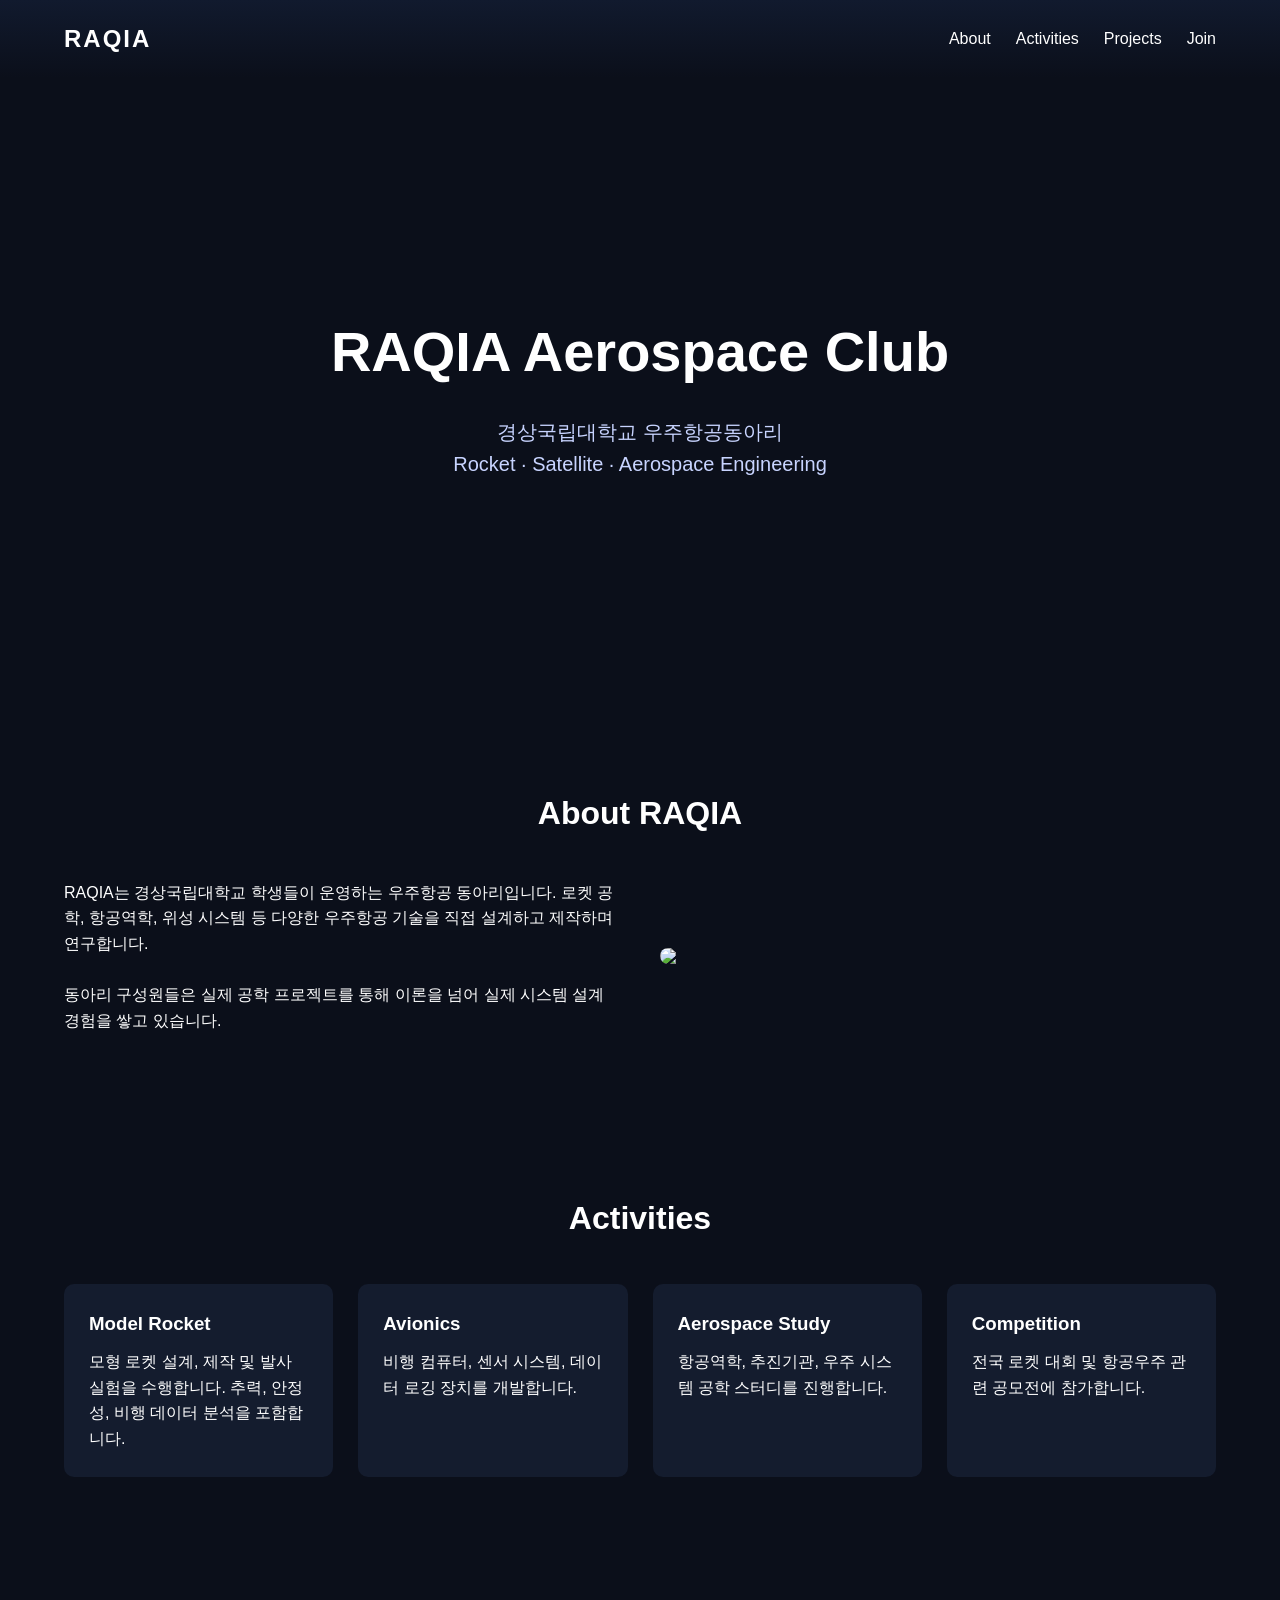
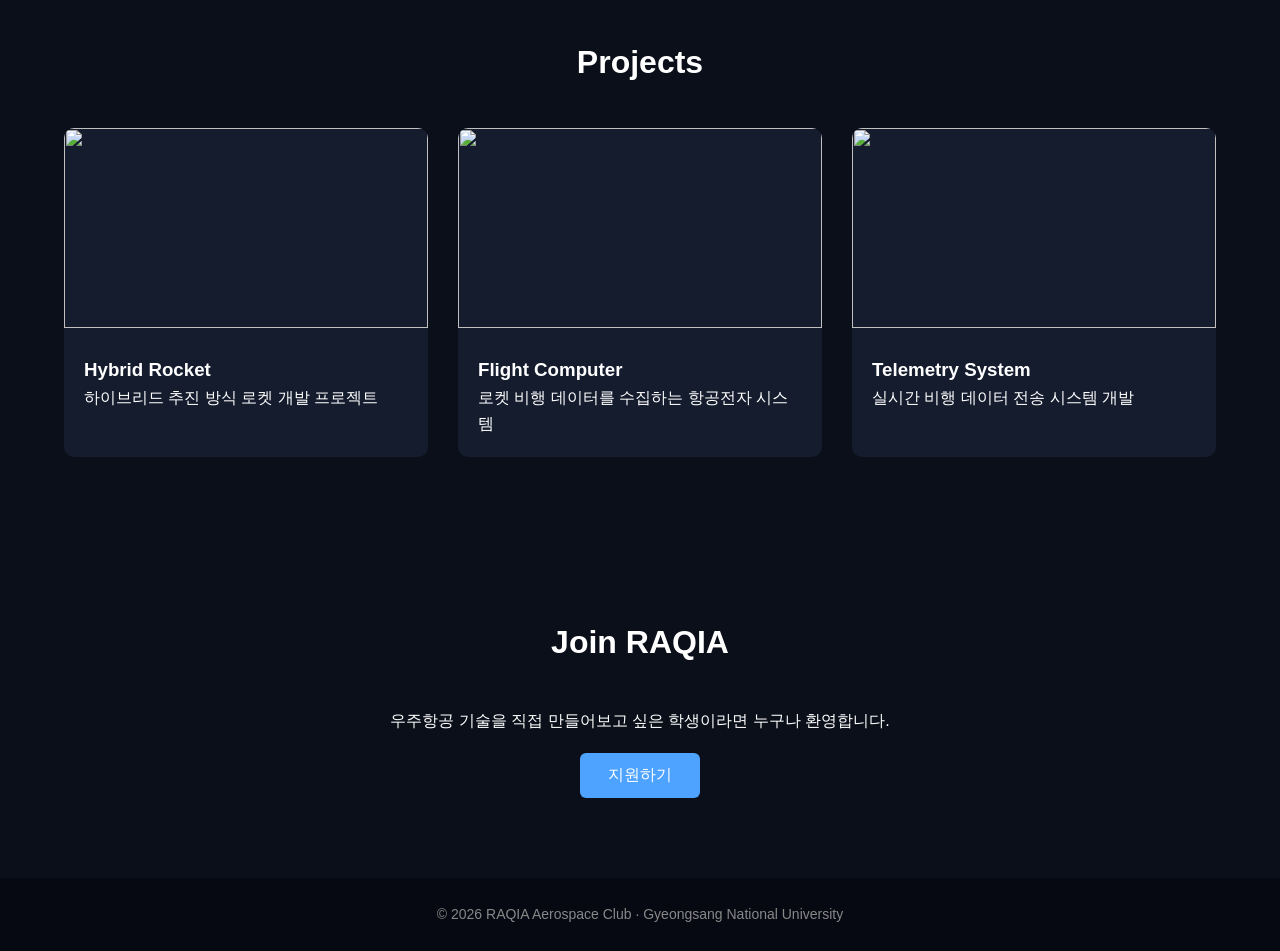
==== index.html @ 6a09b642 "Create index.html for RAQIA Aerospace Club website Initial creation of the index.html file for the R" ====
<!DOCTYPE html> <html lang="ko"> <head> <meta charset="UTF-8"> <meta name="viewport" content="width=device-width, initial-scale=1.0"> <title>RAQIA Aerospace Club</title> <style> *{ margin:0; padding:0; box-sizing:border-box; font-family:Segoe UI, Arial, sans-serif; } body{ background:#0b0f1a; color:white; line-height:1.6; } a{ text-decoration:none; color:white; } .container{ width:90%; max-width:1200px; margin:auto; } header{ background:linear-gradient(180deg,#111a2e,#0b0f1a); padding:20px 0; position:sticky; top:0; z-index:100; } nav{ display:flex; justify-content:space-between; align-items:center; } .logo{ font-size:24px; font-weight:700; letter-spacing:2px; } .nav-links{ display:flex; gap:25px; } .nav-links a:hover{ color:#4da3ff; } .hero{ height:70vh; display:flex; align-items:center; justify-content:center; text-align:center; background: linear-gradient(rgba(11,15,26,0.7),rgba(11,15,26,1)), url("https://images.unsplash.com/photo-1446776811953-b23d57bd21aa"); background-size:cover; background-position:center; } .hero h1{ font-size:56px; margin-bottom:20px; } .hero p{ font-size:20px; color:#c8d4ff; } section{ padding:80px 0; } .section-title{ font-size:32px; margin-bottom:40px; text-align:center; } .about{ display:grid; grid-template-columns:1fr 1fr; gap:40px; align-items:center; } .about img{ width:100%; border-radius:10px; } .activities{ display:grid; grid-template-columns:repeat(auto-fit,minmax(250px,1fr)); gap:25px; } .card{ background:#141c2e; padding:25px; border-radius:10px; transition:0.3s; } .card:hover{ transform:translateY(-5px); background:#1b2740; } .card h3{ margin-bottom:10px; } .projects{ display:grid; grid-template-columns:repeat(auto-fit,minmax(300px,1fr)); gap:30px; } .project-card{ background:#141c2e; border-radius:10px; overflow:hidden; } .project-card img{ width:100%; height:200px; object-fit:cover; } .project-content{ padding:20px; } .join{ text-align:center; } .join button{ margin-top:20px; padding:12px 28px; border:none; background:#4da3ff; color:white; font-size:16px; border-radius:6px; cursor:pointer; } .join button:hover{ background:#2d7dd2; } footer{ background:#060911; text-align:center; padding:25px 0; font-size:14px; color:#888; } @media(max-width:900px){ .about{ grid-template-columns:1fr; } .hero h1{ font-size:40px; } } </style> </head> <body> <header> <div class="container"> <nav> <div class="logo">RAQIA</div> <div class="nav-links"> <a href="#about">About</a> <a href="#activities">Activities</a> <a href="#projects">Projects</a> <a href="#join">Join</a> </div> </nav> </div> </header> <section class="hero"> <div> <h1>RAQIA Aerospace Club</h1> <p>경상국립대학교 우주항공동아리</p> <p>Rocket · Satellite · Aerospace Engineering</p> </div> </section> <section id="about"> <div class="container"> <h2 class="section-title">About RAQIA</h2> <div class="about"> <div> <p> RAQIA는 경상국립대학교 학생들이 운영하는 우주항공 동아리입니다. 로켓 공학, 항공역학, 위성 시스템 등 다양한 우주항공 기술을 직접 설계하고 제작하며 연구합니다. </p> <br> <p> 동아리 구성원들은 실제 공학 프로젝트를 통해 이론을 넘어 실제 시스템 설계 경험을 쌓고 있습니다. </p> </div> <img src="https://images.unsplash.com/photo-1457369804613-52c61a468e7d"> </div> </div> </section> <section id="activities"> <div class="container"> <h2 class="section-title">Activities</h2> <div class="activities"> <div class="card"> <h3>Model Rocket</h3> <p> 모형 로켓 설계, 제작 및 발사 실험을 수행합니다. 추력, 안정성, 비행 데이터 분석을 포함합니다. </p> </div> <div class="card"> <h3>Avionics</h3> <p> 비행 컴퓨터, 센서 시스템, 데이터 로깅 장치를 개발합니다. </p> </div> <div class="card"> <h3>Aerospace Study</h3> <p> 항공역학, 추진기관, 우주 시스템 공학 스터디를 진행합니다. </p> </div> <div class="card"> <h3>Competition</h3> <p> 전국 로켓 대회 및 항공우주 관련 공모전에 참가합니다. </p> </div> </div> </div> </section> <section id="projects"> <div class="container"> <h2 class="section-title">Projects</h2> <div class="projects"> <div class="project-card"> <img src="https://images.unsplash.com/photo-1446776811953-b23d57bd21aa"> <div class="project-content"> <h3>Hybrid Rocket</h3> <p>하이브리드 추진 방식 로켓 개발 프로젝트</p> </div> </div> <div class="project-card"> <img src="https://images.unsplash.com/photo-1451187580459-43490279c0fa"> <div class="project-content"> <h3>Flight Computer</h3> <p>로켓 비행 데이터를 수집하는 항공전자 시스템</p> </div> </div> <div class="project-card"> <img src="https://images.unsplash.com/photo-1445905595283-21f8ae8a33d2"> <div class="project-content"> <h3>Telemetry System</h3> <p>실시간 비행 데이터 전송 시스템 개발</p> </div> </div> </div> </div> </section> <section id="join"> <div class="container"> <h2 class="section-title">Join RAQIA</h2> <div class="join"> <p> 우주항공 기술을 직접 만들어보고 싶은 학생이라면 누구나 환영합니다. </p>

<button>지원하기</button>

</div> </div> </section> <footer> <p>© 2026 RAQIA Aerospace Club · Gyeongsang National University</p> </footer> </body> </html>
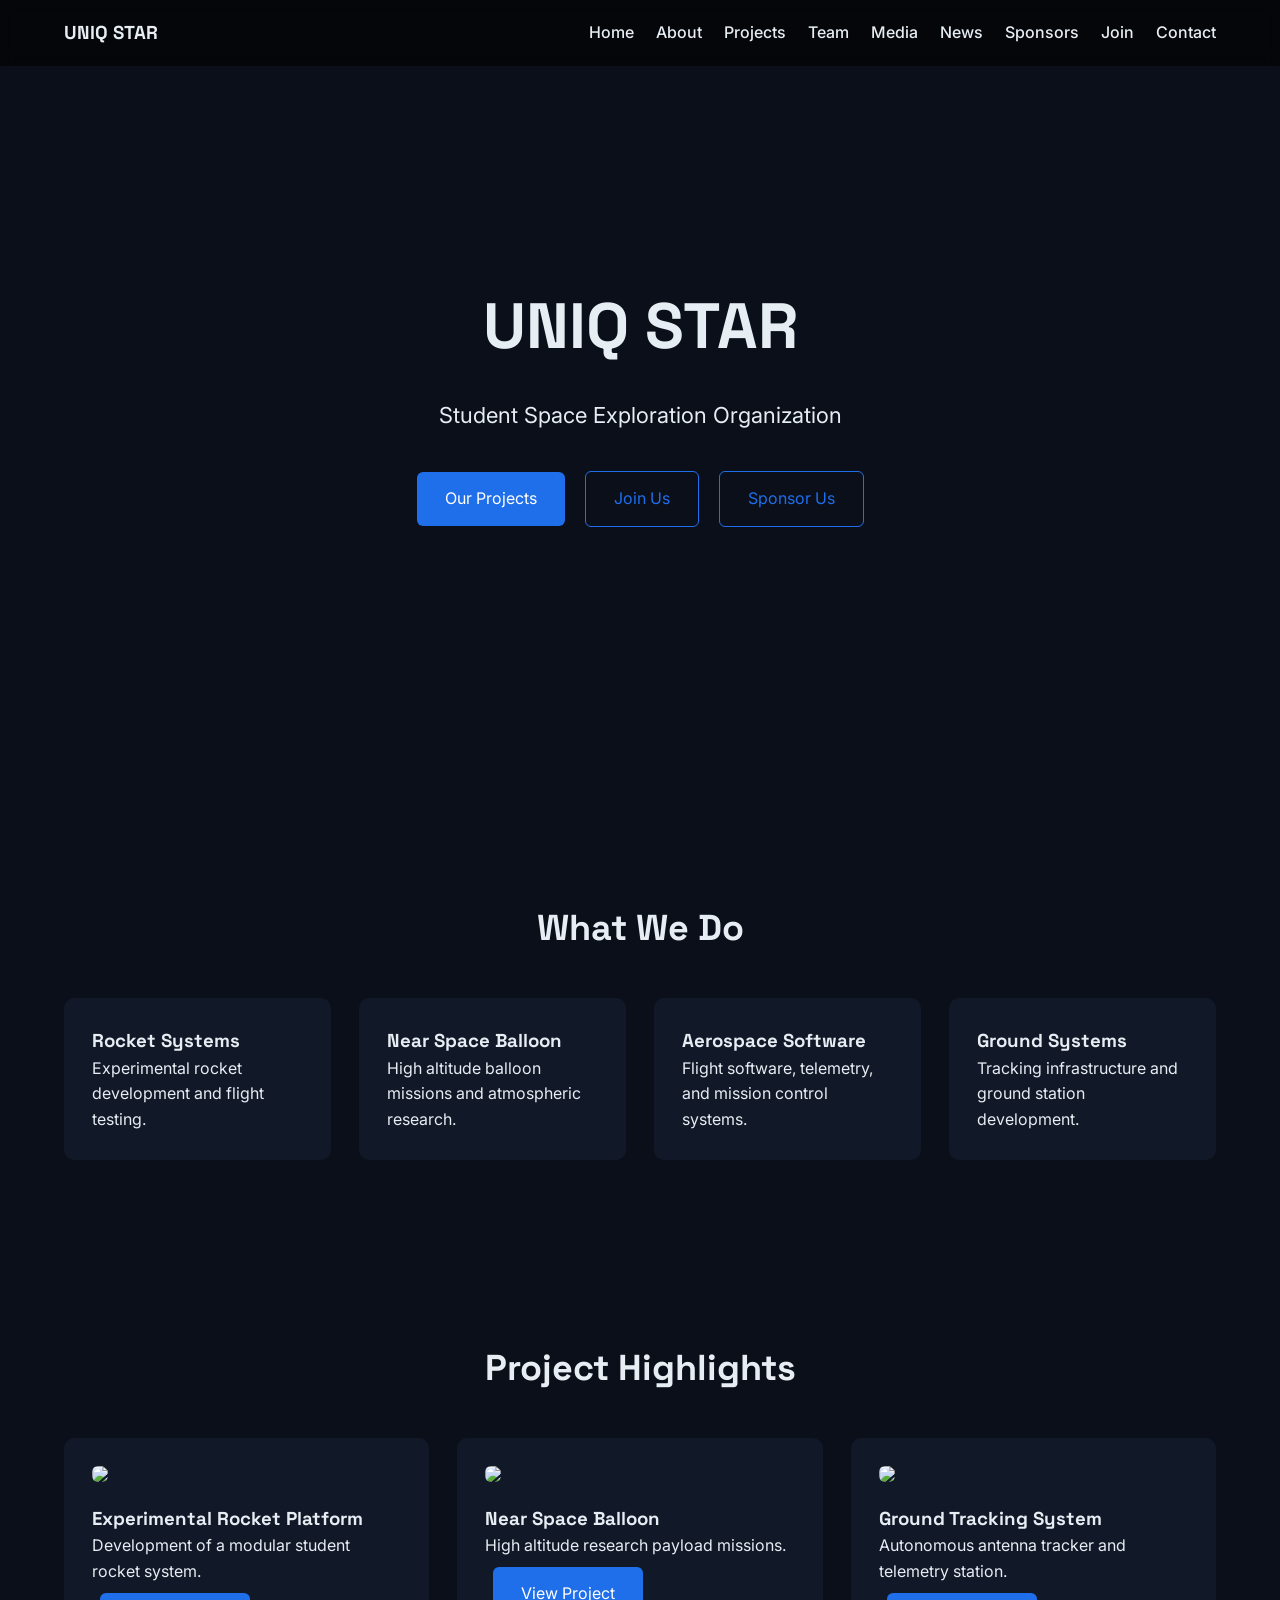
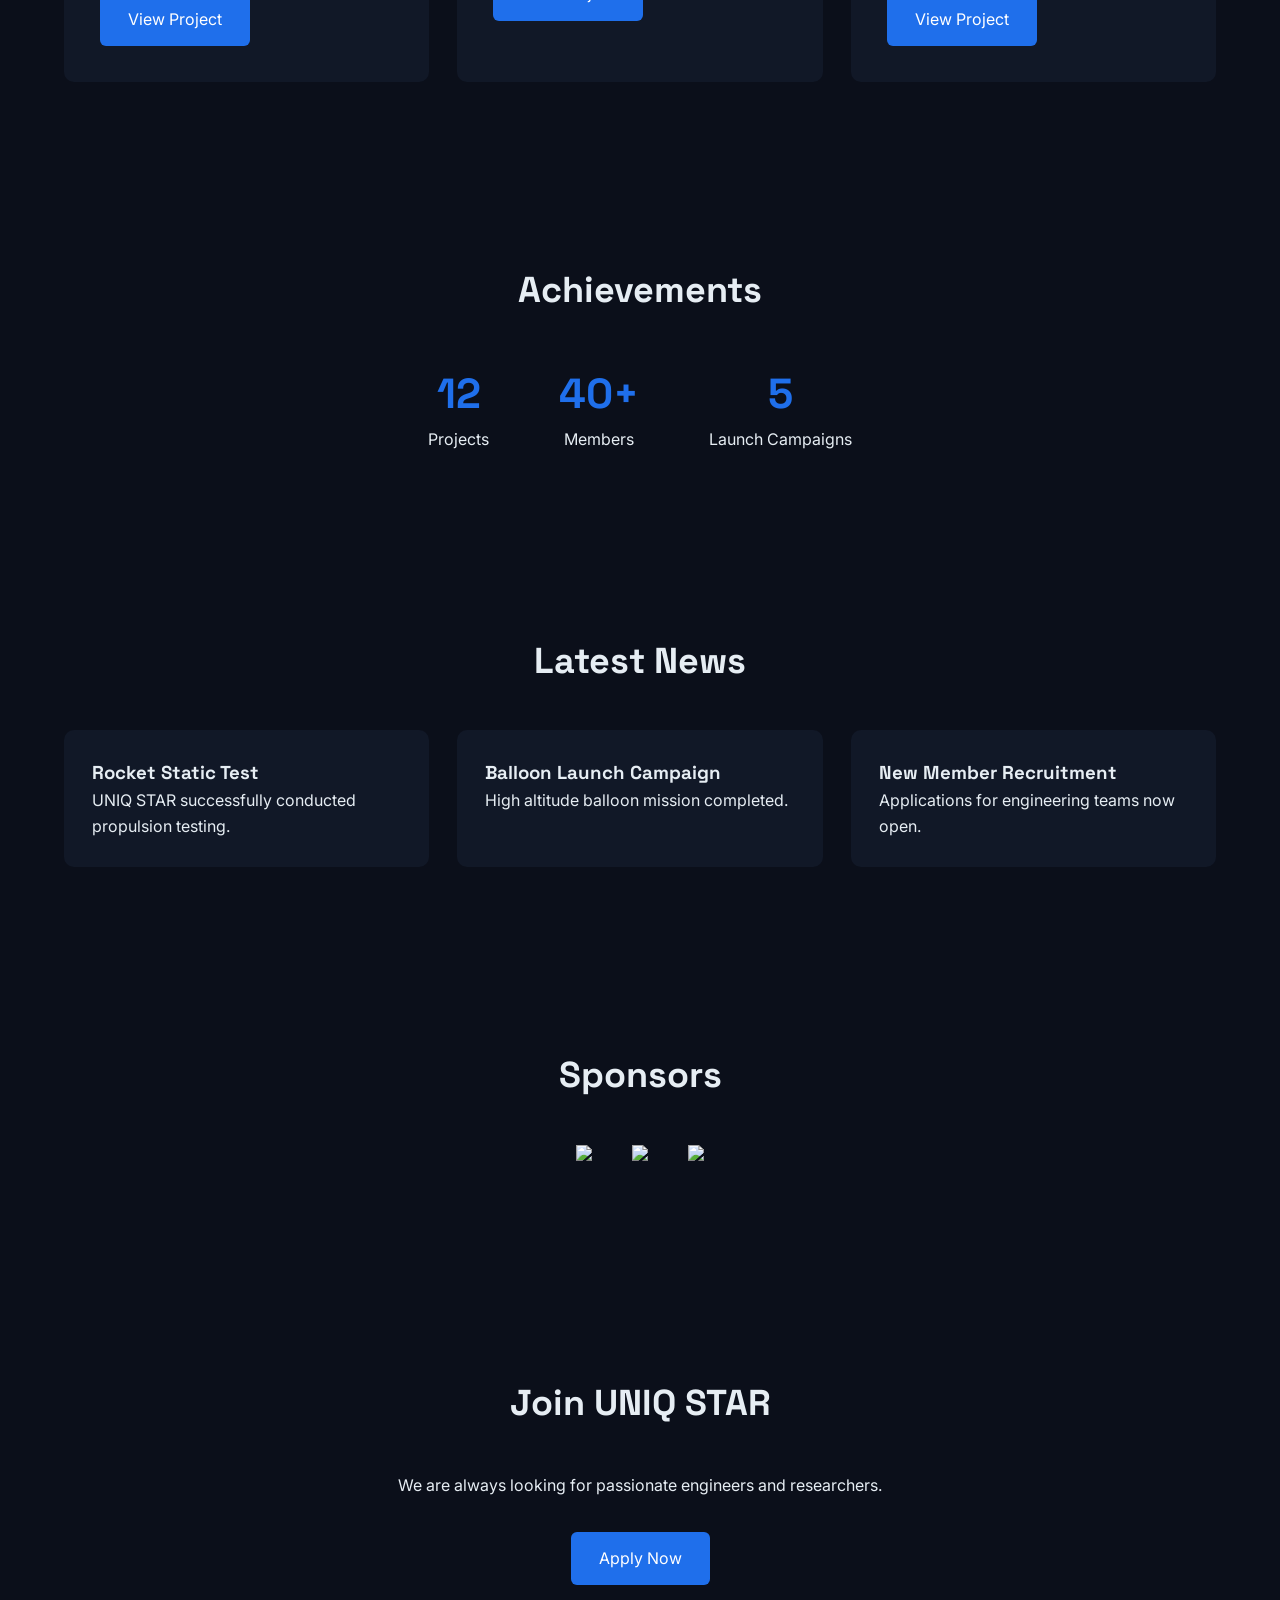
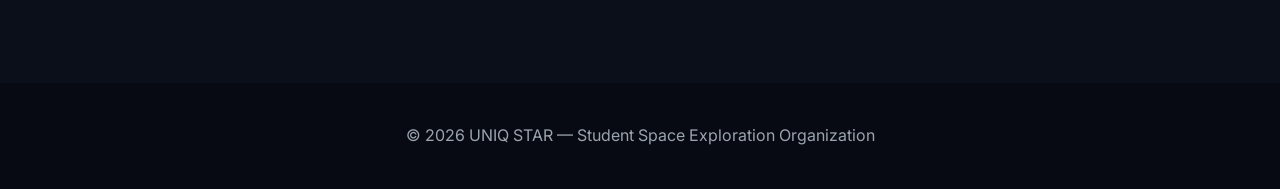
==== commit 021deec6: "Refactor index.html for UNIQ STAR website" ====
--- a/index.html
+++ b/index.html
@@ -1,5 +1,414 @@
-<!DOCTYPE html> <html lang="ko"> <head> <meta charset="UTF-8"> <meta name="viewport" content="width=device-width, initial-scale=1.0"> <title>RAQIA Aerospace Club</title> <style> *{ margin:0; padding:0; box-sizing:border-box; font-family:Segoe UI, Arial, sans-serif; } body{ background:#0b0f1a; color:white; line-height:1.6; } a{ text-decoration:none; color:white; } .container{ width:90%; max-width:1200px; margin:auto; } header{ background:linear-gradient(180deg,#111a2e,#0b0f1a); padding:20px 0; position:sticky; top:0; z-index:100; } nav{ display:flex; justify-content:space-between; align-items:center; } .logo{ font-size:24px; font-weight:700; letter-spacing:2px; } .nav-links{ display:flex; gap:25px; } .nav-links a:hover{ color:#4da3ff; } .hero{ height:70vh; display:flex; align-items:center; justify-content:center; text-align:center; background: linear-gradient(rgba(11,15,26,0.7),rgba(11,15,26,1)), url("https://images.unsplash.com/photo-1446776811953-b23d57bd21aa"); background-size:cover; background-position:center; } .hero h1{ font-size:56px; margin-bottom:20px; } .hero p{ font-size:20px; color:#c8d4ff; } section{ padding:80px 0; } .section-title{ font-size:32px; margin-bottom:40px; text-align:center; } .about{ display:grid; grid-template-columns:1fr 1fr; gap:40px; align-items:center; } .about img{ width:100%; border-radius:10px; } .activities{ display:grid; grid-template-columns:repeat(auto-fit,minmax(250px,1fr)); gap:25px; } .card{ background:#141c2e; padding:25px; border-radius:10px; transition:0.3s; } .card:hover{ transform:translateY(-5px); background:#1b2740; } .card h3{ margin-bottom:10px; } .projects{ display:grid; grid-template-columns:repeat(auto-fit,minmax(300px,1fr)); gap:30px; } .project-card{ background:#141c2e; border-radius:10px; overflow:hidden; } .project-card img{ width:100%; height:200px; object-fit:cover; } .project-content{ padding:20px; } .join{ text-align:center; } .join button{ margin-top:20px; padding:12px 28px; border:none; background:#4da3ff; color:white; font-size:16px; border-radius:6px; cursor:pointer; } .join button:hover{ background:#2d7dd2; } footer{ background:#060911; text-align:center; padding:25px 0; font-size:14px; color:#888; } @media(max-width:900px){ .about{ grid-template-columns:1fr; } .hero h1{ font-size:40px; } } </style> </head> <body> <header> <div class="container"> <nav> <div class="logo">RAQIA</div> <div class="nav-links"> <a href="#about">About</a> <a href="#activities">Activities</a> <a href="#projects">Projects</a> <a href="#join">Join</a> </div> </nav> </div> </header> <section class="hero"> <div> <h1>RAQIA Aerospace Club</h1> <p>경상국립대학교 우주항공동아리</p> <p>Rocket · Satellite · Aerospace Engineering</p> </div> </section> <section id="about"> <div class="container"> <h2 class="section-title">About RAQIA</h2> <div class="about"> <div> <p> RAQIA는 경상국립대학교 학생들이 운영하는 우주항공 동아리입니다. 로켓 공학, 항공역학, 위성 시스템 등 다양한 우주항공 기술을 직접 설계하고 제작하며 연구합니다. </p> <br> <p> 동아리 구성원들은 실제 공학 프로젝트를 통해 이론을 넘어 실제 시스템 설계 경험을 쌓고 있습니다. </p> </div> <img src="https://images.unsplash.com/photo-1457369804613-52c61a468e7d"> </div> </div> </section> <section id="activities"> <div class="container"> <h2 class="section-title">Activities</h2> <div class="activities"> <div class="card"> <h3>Model Rocket</h3> <p> 모형 로켓 설계, 제작 및 발사 실험을 수행합니다. 추력, 안정성, 비행 데이터 분석을 포함합니다. </p> </div> <div class="card"> <h3>Avionics</h3> <p> 비행 컴퓨터, 센서 시스템, 데이터 로깅 장치를 개발합니다. </p> </div> <div class="card"> <h3>Aerospace Study</h3> <p> 항공역학, 추진기관, 우주 시스템 공학 스터디를 진행합니다. </p> </div> <div class="card"> <h3>Competition</h3> <p> 전국 로켓 대회 및 항공우주 관련 공모전에 참가합니다. </p> </div> </div> </div> </section> <section id="projects"> <div class="container"> <h2 class="section-title">Projects</h2> <div class="projects"> <div class="project-card"> <img src="https://images.unsplash.com/photo-1446776811953-b23d57bd21aa"> <div class="project-content"> <h3>Hybrid Rocket</h3> <p>하이브리드 추진 방식 로켓 개발 프로젝트</p> </div> </div> <div class="project-card"> <img src="https://images.unsplash.com/photo-1451187580459-43490279c0fa"> <div class="project-content"> <h3>Flight Computer</h3> <p>로켓 비행 데이터를 수집하는 항공전자 시스템</p> </div> </div> <div class="project-card"> <img src="https://images.unsplash.com/photo-1445905595283-21f8ae8a33d2"> <div class="project-content"> <h3>Telemetry System</h3> <p>실시간 비행 데이터 전송 시스템 개발</p> </div> </div> </div> </div> </section> <section id="join"> <div class="container"> <h2 class="section-title">Join RAQIA</h2> <div class="join"> <p> 우주항공 기술을 직접 만들어보고 싶은 학생이라면 누구나 환영합니다. </p>
-
-<button>지원하기</button>
-
-</div> </div> </section> <footer> <p>© 2026 RAQIA Aerospace Club · Gyeongsang National University</p> </footer> </body> </html>
+<!DOCTYPE html>
+<html lang="en">
+<head>
+<meta charset="UTF-8">
+<meta name="viewport" content="width=device-width, initial-scale=1.0">
+
+<title>UNIQ STAR</title>
+
+<link href="https://fonts.googleapis.com/css2?family=Space+Grotesk:wght@400;600&family=Inter:wght@300;400;500&display=swap" rel="stylesheet">
+
+<style>
+
+:root{
+--space-black:#0B0F1A;
+--deep-navy:#111827;
+--orbital-blue:#1F6FEB;
+--text-light:#E6EDF3;
+}
+
+*{
+margin:0;
+padding:0;
+box-sizing:border-box;
+}
+
+body{
+background:var(--space-black);
+color:var(--text-light);
+font-family:Inter;
+line-height:1.6;
+}
+
+h1,h2,h3{
+font-family:"Space Grotesk";
+}
+
+.container{
+width:90%;
+max-width:1200px;
+margin:auto;
+}
+
+nav{
+background:rgba(0,0,0,0.6);
+position:fixed;
+width:100%;
+top:0;
+z-index:100;
+backdrop-filter:blur(6px);
+}
+
+nav .container{
+display:flex;
+justify-content:space-between;
+align-items:center;
+padding:18px 0;
+}
+
+nav ul{
+display:flex;
+gap:22px;
+list-style:none;
+}
+
+nav a{
+text-decoration:none;
+color:var(--text-light);
+font-weight:500;
+}
+
+.hero{
+height:90vh;
+background:url("images/rocket.jpg") center/cover no-repeat;
+display:flex;
+align-items:center;
+text-align:center;
+}
+
+.hero-content{
+width:100%;
+}
+
+.hero h1{
+font-size:64px;
+margin-bottom:20px;
+}
+
+.hero p{
+font-size:22px;
+margin-bottom:30px;
+}
+
+.button{
+padding:14px 28px;
+border-radius:6px;
+text-decoration:none;
+margin:8px;
+display:inline-block;
+}
+
+.primary{
+background:var(--orbital-blue);
+color:white;
+}
+
+.secondary{
+border:1px solid var(--orbital-blue);
+color:var(--orbital-blue);
+}
+
+.section{
+padding:90px 0;
+}
+
+.section-title{
+font-size:36px;
+margin-bottom:40px;
+text-align:center;
+}
+
+.grid{
+display:grid;
+gap:28px;
+}
+
+.grid-4{
+grid-template-columns:repeat(auto-fit,minmax(220px,1fr));
+}
+
+.grid-3{
+grid-template-columns:repeat(auto-fit,minmax(260px,1fr));
+}
+
+.card{
+background:var(--deep-navy);
+padding:28px;
+border-radius:10px;
+transition:0.25s;
+}
+
+.card:hover{
+transform:translateY(-5px);
+}
+
+.card img{
+width:100%;
+border-radius:6px;
+margin-bottom:14px;
+}
+
+.stats{
+display:flex;
+justify-content:center;
+gap:70px;
+text-align:center;
+}
+
+.stat h3{
+font-size:42px;
+color:var(--orbital-blue);
+}
+
+.sponsors{
+display:flex;
+flex-wrap:wrap;
+justify-content:center;
+gap:40px;
+}
+
+footer{
+background:#070A12;
+padding:40px;
+text-align:center;
+color:#9BA4AE;
+}
+
+@media(max-width:700px){
+
+.hero h1{
+font-size:42px;
+}
+
+.stats{
+flex-direction:column;
+gap:30px;
+}
+
+}
+
+</style>
+</head>
+
+<body>
+
+<nav>
+<div class="container">
+
+<h3>UNIQ STAR</h3>
+
+<ul>
+<li><a href="#">Home</a></li>
+<li><a href="#">About</a></li>
+<li><a href="#">Projects</a></li>
+<li><a href="#">Team</a></li>
+<li><a href="#">Media</a></li>
+<li><a href="#">News</a></li>
+<li><a href="#">Sponsors</a></li>
+<li><a href="#">Join</a></li>
+<li><a href="#">Contact</a></li>
+</ul>
+
+</div>
+</nav>
+
+<section class="hero">
+
+<div class="hero-content">
+
+<h1>UNIQ STAR</h1>
+
+<p>Student Space Exploration Organization</p>
+
+<a class="button primary">Our Projects</a>
+<a class="button secondary">Join Us</a>
+<a class="button secondary">Sponsor Us</a>
+
+</div>
+
+</section>
+
+<section class="section">
+
+<div class="container">
+
+<h2 class="section-title">What We Do</h2>
+
+<div class="grid grid-4">
+
+<div class="card">
+<h3>Rocket Systems</h3>
+<p>Experimental rocket development and flight testing.</p>
+</div>
+
+<div class="card">
+<h3>Near Space Balloon</h3>
+<p>High altitude balloon missions and atmospheric research.</p>
+</div>
+
+<div class="card">
+<h3>Aerospace Software</h3>
+<p>Flight software, telemetry, and mission control systems.</p>
+</div>
+
+<div class="card">
+<h3>Ground Systems</h3>
+<p>Tracking infrastructure and ground station development.</p>
+</div>
+
+</div>
+
+</div>
+
+</section>
+
+<section class="section">
+
+<div class="container">
+
+<h2 class="section-title">Project Highlights</h2>
+
+<div class="grid grid-3">
+
+<div class="card">
+
+<img src="images/rocket_project.jpg">
+
+<h3>Experimental Rocket Platform</h3>
+
+<p>Development of a modular student rocket system.</p>
+
+<a class="button primary">View Project</a>
+
+</div>
+
+<div class="card">
+
+<img src="images/balloon.jpg">
+
+<h3>Near Space Balloon</h3>
+
+<p>High altitude research payload missions.</p>
+
+<a class="button primary">View Project</a>
+
+</div>
+
+<div class="card">
+
+<img src="images/groundstation.jpg">
+
+<h3>Ground Tracking System</h3>
+
+<p>Autonomous antenna tracker and telemetry station.</p>
+
+<a class="button primary">View Project</a>
+
+</div>
+
+</div>
+
+</div>
+
+</section>
+
+<section class="section">
+
+<div class="container">
+
+<h2 class="section-title">Achievements</h2>
+
+<div class="stats">
+
+<div class="stat">
+<h3>12</h3>
+<p>Projects</p>
+</div>
+
+<div class="stat">
+<h3>40+</h3>
+<p>Members</p>
+</div>
+
+<div class="stat">
+<h3>5</h3>
+<p>Launch Campaigns</p>
+</div>
+
+</div>
+
+</div>
+
+</section>
+
+<section class="section">
+
+<div class="container">
+
+<h2 class="section-title">Latest News</h2>
+
+<div class="grid grid-3">
+
+<div class="card">
+<h3>Rocket Static Test</h3>
+<p>UNIQ STAR successfully conducted propulsion testing.</p>
+</div>
+
+<div class="card">
+<h3>Balloon Launch Campaign</h3>
+<p>High altitude balloon mission completed.</p>
+</div>
+
+<div class="card">
+<h3>New Member Recruitment</h3>
+<p>Applications for engineering teams now open.</p>
+</div>
+
+</div>
+
+</div>
+
+</section>
+
+<section class="section">
+
+<div class="container">
+
+<h2 class="section-title">Sponsors</h2>
+
+<div class="sponsors">
+
+<img src="images/sponsor1.png" height="50">
+<img src="images/sponsor2.png" height="50">
+<img src="images/sponsor3.png" height="50">
+
+</div>
+
+</div>
+
+</section>
+
+<section class="section">
+
+<div class="container" style="text-align:center">
+
+<h2 class="section-title">Join UNIQ STAR</h2>
+
+<p>We are always looking for passionate engineers and researchers.</p>
+
+<br>
+
+<a class="button primary">Apply Now</a>
+
+</div>
+
+</section>
+
+<footer>
+
+<p>© 2026 UNIQ STAR — Student Space Exploration Organization</p>
+
+</footer>
+
+</body>
+</html>
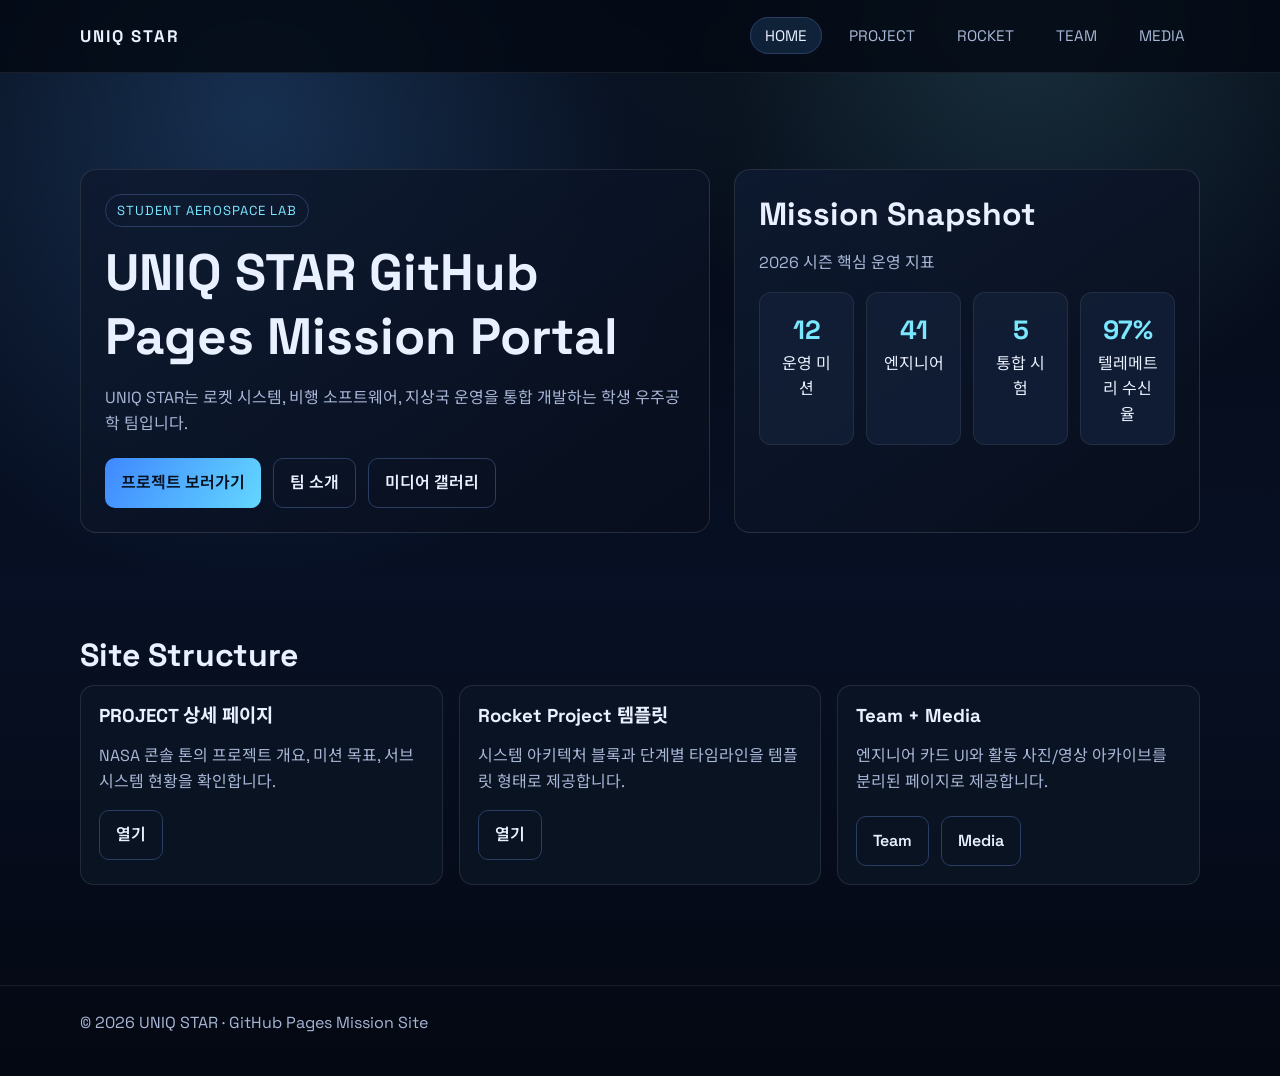
==== commit 84b1962c: "web 1" ====
--- a/index.html
+++ b/index.html
@@ -1,414 +1,87 @@
-<!DOCTYPE html>
-<html lang="en">
+﻿<!DOCTYPE html>
+<html lang="ko">
 <head>
-<meta charset="UTF-8">
-<meta name="viewport" content="width=device-width, initial-scale=1.0">
+  <meta charset="UTF-8" />
+  <meta name="viewport" content="width=device-width, initial-scale=1.0" />
+  <title>UNIQ STAR | Aerospace Engineering Team</title>
+  <meta name="description" content="UNIQ STAR 공식 GitHub Pages - 프로젝트, 팀, 미디어 아카이브" />
+  <link rel="preconnect" href="https://fonts.googleapis.com" />
+  <link rel="preconnect" href="https://fonts.gstatic.com" crossorigin />
+  <link href="https://fonts.googleapis.com/css2?family=Noto+Sans+KR:wght@400;500;700&family=Space+Grotesk:wght@400;600;700&display=swap" rel="stylesheet" />
+  <link rel="stylesheet" href="styles.css" />
+</head>
+<body>
+  <header class="site-header">
+    <div class="container nav-wrap">
+      <a class="brand" href="index.html">UNIQ STAR</a>
+      <nav>
+        <ul>
+          <li><a class="active" href="index.html">HOME</a></li>
+          <li><a href="project.html">PROJECT</a></li>
+          <li><a href="rocket-project.html">ROCKET</a></li>
+          <li><a href="team.html">TEAM</a></li>
+          <li><a href="media.html">MEDIA</a></li>
+        </ul>
+      </nav>
+    </div>
+  </header>
 
-<title>UNIQ STAR</title>
+  <main>
+    <section class="hero">
+      <div class="container hero-grid">
+        <article class="hero-panel">
+          <span class="kicker">STUDENT AEROSPACE LAB</span>
+          <h1>UNIQ STAR GitHub Pages Mission Portal</h1>
+          <p class="muted">UNIQ STAR는 로켓 시스템, 비행 소프트웨어, 지상국 운영을 통합 개발하는 학생 우주공학 팀입니다.</p>
+          <div class="actions">
+            <a class="btn primary" href="project.html">프로젝트 보러가기</a>
+            <a class="btn" href="team.html">팀 소개</a>
+            <a class="btn" href="media.html">미디어 갤러리</a>
+          </div>
+        </article>
 
-<link href="https://fonts.googleapis.com/css2?family=Space+Grotesk:wght@400;600&family=Inter:wght@300;400;500&display=swap" rel="stylesheet">
+        <aside class="panel">
+          <h2>Mission Snapshot</h2>
+          <p class="muted">2026 시즌 핵심 운영 지표</p>
+          <div class="stat-row">
+            <div class="stat"><strong>12</strong>운영 미션</div>
+            <div class="stat"><strong>41</strong>엔지니어</div>
+            <div class="stat"><strong>5</strong>통합 시험</div>
+            <div class="stat"><strong>97%</strong>텔레메트리 수신율</div>
+          </div>
+        </aside>
+      </div>
+    </section>
 
-<style>
+    <section class="section">
+      <div class="container">
+        <h2>Site Structure</h2>
+        <div class="grid grid-3">
+          <article class="card">
+            <h3>PROJECT 상세 페이지</h3>
+            <p class="muted">NASA 콘솔 톤의 프로젝트 개요, 미션 목표, 서브시스템 현황을 확인합니다.</p>
+            <a class="btn" href="project.html">열기</a>
+          </article>
+          <article class="card">
+            <h3>Rocket Project 템플릿</h3>
+            <p class="muted">시스템 아키텍처 블록과 단계별 타임라인을 템플릿 형태로 제공합니다.</p>
+            <a class="btn" href="rocket-project.html">열기</a>
+          </article>
+          <article class="card">
+            <h3>Team + Media</h3>
+            <p class="muted">엔지니어 카드 UI와 활동 사진/영상 아카이브를 분리된 페이지로 제공합니다.</p>
+            <div class="actions">
+              <a class="btn" href="team.html">Team</a>
+              <a class="btn" href="media.html">Media</a>
+            </div>
+          </article>
+        </div>
+      </div>
+    </section>
+  </main>
 
-:root{
---space-black:#0B0F1A;
---deep-navy:#111827;
---orbital-blue:#1F6FEB;
---text-light:#E6EDF3;
-}
-
-*{
-margin:0;
-padding:0;
-box-sizing:border-box;
-}
-
-body{
-background:var(--space-black);
-color:var(--text-light);
-font-family:Inter;
-line-height:1.6;
-}
-
-h1,h2,h3{
-font-family:"Space Grotesk";
-}
-
-.container{
-width:90%;
-max-width:1200px;
-margin:auto;
-}
-
-nav{
-background:rgba(0,0,0,0.6);
-position:fixed;
-width:100%;
-top:0;
-z-index:100;
-backdrop-filter:blur(6px);
-}
-
-nav .container{
-display:flex;
-justify-content:space-between;
-align-items:center;
-padding:18px 0;
-}
-
-nav ul{
-display:flex;
-gap:22px;
-list-style:none;
-}
-
-nav a{
-text-decoration:none;
-color:var(--text-light);
-font-weight:500;
-}
-
-.hero{
-height:90vh;
-background:url("images/rocket.jpg") center/cover no-repeat;
-display:flex;
-align-items:center;
-text-align:center;
-}
-
-.hero-content{
-width:100%;
-}
-
-.hero h1{
-font-size:64px;
-margin-bottom:20px;
-}
-
-.hero p{
-font-size:22px;
-margin-bottom:30px;
-}
-
-.button{
-padding:14px 28px;
-border-radius:6px;
-text-decoration:none;
-margin:8px;
-display:inline-block;
-}
-
-.primary{
-background:var(--orbital-blue);
-color:white;
-}
-
-.secondary{
-border:1px solid var(--orbital-blue);
-color:var(--orbital-blue);
-}
-
-.section{
-padding:90px 0;
-}
-
-.section-title{
-font-size:36px;
-margin-bottom:40px;
-text-align:center;
-}
-
-.grid{
-display:grid;
-gap:28px;
-}
-
-.grid-4{
-grid-template-columns:repeat(auto-fit,minmax(220px,1fr));
-}
-
-.grid-3{
-grid-template-columns:repeat(auto-fit,minmax(260px,1fr));
-}
-
-.card{
-background:var(--deep-navy);
-padding:28px;
-border-radius:10px;
-transition:0.25s;
-}
-
-.card:hover{
-transform:translateY(-5px);
-}
-
-.card img{
-width:100%;
-border-radius:6px;
-margin-bottom:14px;
-}
-
-.stats{
-display:flex;
-justify-content:center;
-gap:70px;
-text-align:center;
-}
-
-.stat h3{
-font-size:42px;
-color:var(--orbital-blue);
-}
-
-.sponsors{
-display:flex;
-flex-wrap:wrap;
-justify-content:center;
-gap:40px;
-}
-
-footer{
-background:#070A12;
-padding:40px;
-text-align:center;
-color:#9BA4AE;
-}
-
-@media(max-width:700px){
-
-.hero h1{
-font-size:42px;
-}
-
-.stats{
-flex-direction:column;
-gap:30px;
-}
-
-}
-
-</style>
-</head>
-
-<body>
-
-<nav>
-<div class="container">
-
-<h3>UNIQ STAR</h3>
-
-<ul>
-<li><a href="#">Home</a></li>
-<li><a href="#">About</a></li>
-<li><a href="#">Projects</a></li>
-<li><a href="#">Team</a></li>
-<li><a href="#">Media</a></li>
-<li><a href="#">News</a></li>
-<li><a href="#">Sponsors</a></li>
-<li><a href="#">Join</a></li>
-<li><a href="#">Contact</a></li>
-</ul>
-
-</div>
-</nav>
-
-<section class="hero">
-
-<div class="hero-content">
-
-<h1>UNIQ STAR</h1>
-
-<p>Student Space Exploration Organization</p>
-
-<a class="button primary">Our Projects</a>
-<a class="button secondary">Join Us</a>
-<a class="button secondary">Sponsor Us</a>
-
-</div>
-
-</section>
-
-<section class="section">
-
-<div class="container">
-
-<h2 class="section-title">What We Do</h2>
-
-<div class="grid grid-4">
-
-<div class="card">
-<h3>Rocket Systems</h3>
-<p>Experimental rocket development and flight testing.</p>
-</div>
-
-<div class="card">
-<h3>Near Space Balloon</h3>
-<p>High altitude balloon missions and atmospheric research.</p>
-</div>
-
-<div class="card">
-<h3>Aerospace Software</h3>
-<p>Flight software, telemetry, and mission control systems.</p>
-</div>
-
-<div class="card">
-<h3>Ground Systems</h3>
-<p>Tracking infrastructure and ground station development.</p>
-</div>
-
-</div>
-
-</div>
-
-</section>
-
-<section class="section">
-
-<div class="container">
-
-<h2 class="section-title">Project Highlights</h2>
-
-<div class="grid grid-3">
-
-<div class="card">
-
-<img src="images/rocket_project.jpg">
-
-<h3>Experimental Rocket Platform</h3>
-
-<p>Development of a modular student rocket system.</p>
-
-<a class="button primary">View Project</a>
-
-</div>
-
-<div class="card">
-
-<img src="images/balloon.jpg">
-
-<h3>Near Space Balloon</h3>
-
-<p>High altitude research payload missions.</p>
-
-<a class="button primary">View Project</a>
-
-</div>
-
-<div class="card">
-
-<img src="images/groundstation.jpg">
-
-<h3>Ground Tracking System</h3>
-
-<p>Autonomous antenna tracker and telemetry station.</p>
-
-<a class="button primary">View Project</a>
-
-</div>
-
-</div>
-
-</div>
-
-</section>
-
-<section class="section">
-
-<div class="container">
-
-<h2 class="section-title">Achievements</h2>
-
-<div class="stats">
-
-<div class="stat">
-<h3>12</h3>
-<p>Projects</p>
-</div>
-
-<div class="stat">
-<h3>40+</h3>
-<p>Members</p>
-</div>
-
-<div class="stat">
-<h3>5</h3>
-<p>Launch Campaigns</p>
-</div>
-
-</div>
-
-</div>
-
-</section>
-
-<section class="section">
-
-<div class="container">
-
-<h2 class="section-title">Latest News</h2>
-
-<div class="grid grid-3">
-
-<div class="card">
-<h3>Rocket Static Test</h3>
-<p>UNIQ STAR successfully conducted propulsion testing.</p>
-</div>
-
-<div class="card">
-<h3>Balloon Launch Campaign</h3>
-<p>High altitude balloon mission completed.</p>
-</div>
-
-<div class="card">
-<h3>New Member Recruitment</h3>
-<p>Applications for engineering teams now open.</p>
-</div>
-
-</div>
-
-</div>
-
-</section>
-
-<section class="section">
-
-<div class="container">
-
-<h2 class="section-title">Sponsors</h2>
-
-<div class="sponsors">
-
-<img src="images/sponsor1.png" height="50">
-<img src="images/sponsor2.png" height="50">
-<img src="images/sponsor3.png" height="50">
-
-</div>
-
-</div>
-
-</section>
-
-<section class="section">
-
-<div class="container" style="text-align:center">
-
-<h2 class="section-title">Join UNIQ STAR</h2>
-
-<p>We are always looking for passionate engineers and researchers.</p>
-
-<br>
-
-<a class="button primary">Apply Now</a>
-
-</div>
-
-</section>
-
-<footer>
-
-<p>© 2026 UNIQ STAR — Student Space Exploration Organization</p>
-
-</footer>
-
+  <footer class="site-footer">
+    <div class="container">© 2026 UNIQ STAR · GitHub Pages Mission Site</div>
+  </footer>
 </body>
 </html>
--- a/styles.css
+++ b/styles.css
@@ -0,0 +1,293 @@
+﻿:root {
+  --bg: #060b16;
+  --bg-soft: #0d1527;
+  --panel: #111c33;
+  --line: #2a3d63;
+  --text: #e9f0ff;
+  --muted: #a8b6d6;
+  --accent: #4ea1ff;
+  --accent-2: #7ae7ff;
+  --ok: #72e3a5;
+}
+
+* {
+  box-sizing: border-box;
+}
+
+html, body {
+  margin: 0;
+  padding: 0;
+}
+
+body {
+  font-family: "Space Grotesk", "Noto Sans KR", sans-serif;
+  color: var(--text);
+  background:
+    radial-gradient(circle at 20% 10%, rgba(78, 161, 255, 0.25), transparent 34%),
+    radial-gradient(circle at 80% 0%, rgba(122, 231, 255, 0.18), transparent 28%),
+    linear-gradient(180deg, #040812 0%, #071024 55%, #040812 100%);
+  line-height: 1.6;
+}
+
+a {
+  color: inherit;
+  text-decoration: none;
+}
+
+.container {
+  width: min(1120px, 92%);
+  margin: 0 auto;
+}
+
+.site-header {
+  position: sticky;
+  top: 0;
+  z-index: 50;
+  background: rgba(4, 10, 20, 0.85);
+  backdrop-filter: blur(8px);
+  border-bottom: 1px solid rgba(255, 255, 255, 0.08);
+}
+
+.nav-wrap {
+  min-height: 72px;
+  display: flex;
+  align-items: center;
+  justify-content: space-between;
+  gap: 20px;
+}
+
+.brand {
+  font-weight: 700;
+  letter-spacing: 0.12em;
+  font-size: 1.05rem;
+}
+
+nav ul {
+  list-style: none;
+  margin: 0;
+  padding: 0;
+  display: flex;
+  gap: 12px;
+  flex-wrap: wrap;
+  justify-content: flex-end;
+}
+
+nav a {
+  font-size: 0.95rem;
+  color: var(--muted);
+  border: 1px solid transparent;
+  border-radius: 999px;
+  padding: 8px 14px;
+  transition: all 0.2s ease;
+}
+
+nav a:hover,
+nav a.active {
+  color: var(--text);
+  border-color: var(--line);
+  background: rgba(78, 161, 255, 0.15);
+}
+
+.hero {
+  padding: 96px 0 80px;
+}
+
+.hero-grid {
+  display: grid;
+  grid-template-columns: 1.15fr 0.85fr;
+  gap: 24px;
+}
+
+.hero-panel,
+.panel {
+  background: linear-gradient(145deg, rgba(14, 26, 48, 0.92), rgba(8, 14, 28, 0.9));
+  border: 1px solid rgba(255, 255, 255, 0.11);
+  border-radius: 16px;
+  padding: 24px;
+}
+
+.kicker {
+  display: inline-flex;
+  border: 1px solid var(--line);
+  color: var(--accent-2);
+  border-radius: 999px;
+  padding: 5px 11px;
+  font-size: 0.82rem;
+  letter-spacing: 0.08em;
+}
+
+h1, h2, h3 {
+  margin: 0 0 10px;
+  line-height: 1.25;
+}
+
+h1 {
+  font-size: clamp(2rem, 5vw, 3.2rem);
+  margin-top: 14px;
+}
+
+h2 {
+  font-size: clamp(1.5rem, 3vw, 2rem);
+}
+
+.muted {
+  color: var(--muted);
+}
+
+.actions {
+  margin-top: 22px;
+  display: flex;
+  gap: 12px;
+  flex-wrap: wrap;
+}
+
+.btn {
+  display: inline-flex;
+  align-items: center;
+  justify-content: center;
+  padding: 11px 16px;
+  border-radius: 10px;
+  border: 1px solid var(--line);
+  font-weight: 600;
+  transition: transform 0.2s ease, background 0.2s ease;
+}
+
+.btn.primary {
+  background: linear-gradient(120deg, #3f88ff, #63d7ff);
+  color: #06101f;
+  border: none;
+}
+
+.btn:hover {
+  transform: translateY(-2px);
+}
+
+.section {
+  padding: 22px 0 70px;
+}
+
+.grid {
+  display: grid;
+  gap: 16px;
+}
+
+.grid-3 {
+  grid-template-columns: repeat(3, minmax(0, 1fr));
+}
+
+.grid-2 {
+  grid-template-columns: repeat(2, minmax(0, 1fr));
+}
+
+.card {
+  background: rgba(11, 20, 36, 0.9);
+  border: 1px solid rgba(255, 255, 255, 0.1);
+  border-radius: 14px;
+  padding: 18px;
+}
+
+.card h3 {
+  margin-bottom: 8px;
+}
+
+.meta {
+  font-size: 0.88rem;
+  color: var(--muted);
+}
+
+.stat-row {
+  display: grid;
+  grid-template-columns: repeat(4, minmax(0, 1fr));
+  gap: 12px;
+}
+
+.stat {
+  text-align: center;
+  background: rgba(17, 30, 54, 0.9);
+  border: 1px solid rgba(255, 255, 255, 0.08);
+  border-radius: 12px;
+  padding: 16px;
+}
+
+.stat strong {
+  display: block;
+  font-size: 1.65rem;
+  color: var(--accent-2);
+}
+
+.timeline {
+  border-left: 2px solid var(--line);
+  padding-left: 14px;
+}
+
+.timeline-item {
+  margin: 0 0 18px;
+  position: relative;
+}
+
+.timeline-item::before {
+  content: "";
+  position: absolute;
+  left: -21px;
+  top: 7px;
+  width: 10px;
+  height: 10px;
+  border-radius: 50%;
+  background: var(--accent);
+}
+
+.engineer-card {
+  position: relative;
+  overflow: hidden;
+}
+
+.engineer-role {
+  color: var(--accent-2);
+  font-size: 0.9rem;
+  margin-bottom: 8px;
+}
+
+.tag-list {
+  display: flex;
+  flex-wrap: wrap;
+  gap: 8px;
+  margin-top: 12px;
+}
+
+.tag {
+  background: rgba(78, 161, 255, 0.18);
+  border: 1px solid rgba(78, 161, 255, 0.25);
+  border-radius: 999px;
+  padding: 3px 10px;
+  font-size: 0.82rem;
+}
+
+.media-item {
+  min-height: 150px;
+  border-radius: 12px;
+  border: 1px solid rgba(255, 255, 255, 0.1);
+  background:
+    linear-gradient(130deg, rgba(78, 161, 255, 0.18), rgba(122, 231, 255, 0.08)),
+    rgba(9, 17, 31, 0.95);
+  padding: 16px;
+}
+
+.site-footer {
+  border-top: 1px solid rgba(255, 255, 255, 0.08);
+  color: var(--muted);
+  padding: 24px 0 40px;
+  margin-top: 30px;
+}
+
+@media (max-width: 940px) {
+  .hero-grid,
+  .grid-3,
+  .grid-2,
+  .stat-row {
+    grid-template-columns: 1fr;
+  }
+
+  .hero {
+    padding-top: 52px;
+  }
+}
